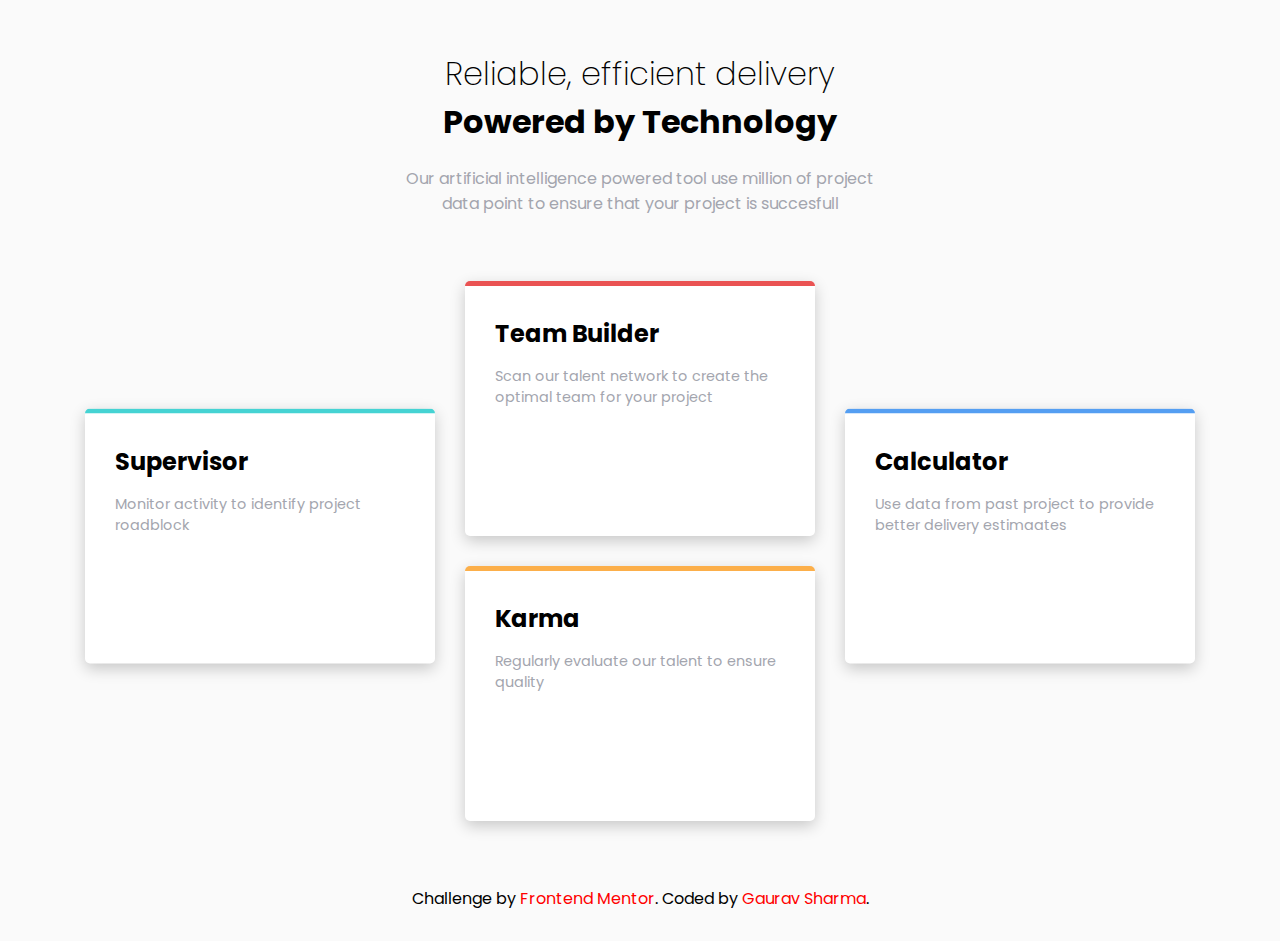
==== 01-Single-Price-Grid-Component-Master/index.html @ 1488b4c3 "Add files via upload" ====
<!DOCTYPE html>
<html lang="en">

<head>
  <meta charset="UTF-8">
  <meta name="viewport" content="width=device-width, initial-scale=1.0">

  <!-- custom css  -->
  <link rel="stylesheet" href="styles.css">

  <!-- google fonts  -->
  <link rel="preconnect" href="https://fonts.googleapis.com">
  <link rel="preconnect" href="https://fonts.gstatic.com" crossorigin>
  <link href="https://fonts.googleapis.com/css2?family=Poppins:wght@200;400;600&display=swap" rel="stylesheet">

  <!-- favicon  -->
  <link rel="icon" type="image/png" sizes="32x32" href="./images/favicon-32x32.png">

  <title>Frontend Mentor | Four card feature section</title>


</head>

<body>



  <section class="title-section">
    <div class="title">
      <h1 class="heading1">Reliable, efficient delivery</h1>
      <h1 class="heading2">Powered by Technology</h1>
      <p>Our artificial intelligence powered tool use million of project data point to ensure that your project is
        succesfull
      </p>
    </div>
  </section>

  <section class="card-section">


    <div class="card card-cyan card-push">
      <h2>Supervisor </h2>
      <p>Monitor activity to identify project roadblock</p>
      <div class="image">
        <img class="icon" src="../four-card-feature-section-master/images/icon-supervisor.svg" alt="">
      </div>
    </div>

    <div class="card card-red">
      <h2>Team Builder</h2>
      <p class="text">Scan our talent network to create the optimal team for your project</p>
      <div class="image">
        <img class="icon" src="../four-card-feature-section-master/images/icon-team-builder.svg" alt="">

      </div>
    </div>

    <div class="card card-blue card-push">
      <h2>Calculator </h2>
      <p>Use data from past project to provide better delivery estimaates</p>
      <div class="image">
        <img class="icon" src="../four-card-feature-section-master/images/icon-calculator.svg" alt="">
      </div>

    </div>

    <div class="card card-orange">
      <h2>Karma</h2>
      <p>Regularly evaluate our talent to ensure quality</p>
      <div class="image">
        <img class="icon" src="../four-card-feature-section-master/images/icon-karma.svg" alt="">
      </div>

    </div>



  </section>




  <footer>
    <p class="attribution">
      Challenge by <a href="https://www.frontendmentor.io/challenges/four-card-feature-section-weK1eFYK"
        target="_blank">Frontend Mentor</a>.
      Coded by <a href="https://www.linkedin.com/in/gauravsharmatheofficial/" target="_blank">Gaurav Sharma</a>.
    </p>
  </footer>





</body>

</html>
---- 01-Single-Price-Grid-Component-Master/styles.css ----
* {
  padding: 0;
  margin: 0%;
  font-family: Poppins;
  box-sizing: border-box;
}

body {
  background-color: hsl(0, 0%, 98%);
}

/* ********************************************** Title section ***************************************************** */

.title-section {
  text-align: center;
  padding: 50px 0;
  max-width: 500px;
  margin: 0 auto;
}

.heading1 {
  font-weight: 200;
  font-size: 2rem;
}

.heading2 {
  font-size: 2rem;
  padding-bottom: 20px;
}

.title p {
  color: hsl(229, 6%, 66%);
  font-weight: 400;
}

/* ************************************************  cards  *******************************************************  */
h2 {
  padding-bottom: 15px;
}

.card p {
  padding-bottom: 30px;
  font-size: 0.9rem;
  color: hsl(229, 6%, 66%);
}

.card {
  width: 350px;
  height: 255px;
  background-color: #fff;
  padding: 30px;
  margin: 15px;
  border-radius: 5px;
  box-shadow: 0 5px 15px rgba(0, 0, 0, 0.2);
}

.card-section {
  display: flex;
  flex-wrap: wrap;
  max-width: 1230px;
  margin: 0 auto;
  justify-content: center;
}

.icon {
  display: block;
  margin-left: auto;
}

.card-cyan {
  border-top: 5px solid hsl(180, 62%, 55%);
}

.card-red {
  border-top: 5px solid hsl(0, 78%, 62%);
}

.card-orange {
  border-top: 5px solid hsl(34, 97%, 64%);
}

.card-blue {
  border-top: 5px solid hsl(212, 86%, 64%);
}

.card-push {
  transform: translateY(50%);
}

/* ************************************************* Footer ******************************************************* */
.attribution {
  text-align: center;
  padding: 50px 0 30px 0;
}

.attribution a {
  text-decoration: none;
  color: red;
}

@media (max-width: 1139px) {
  footer {
    padding-top: 150px;
  }
}

@media (max-width: 770px) {
  .title-section {
    margin: 0px 30px;
  }

  .card-push {
    transform: none;
  }
  footer {
    padding-top: 0px;
    margin: 0 30px;
  }

  .card {
    margin: 30px;
  }
}
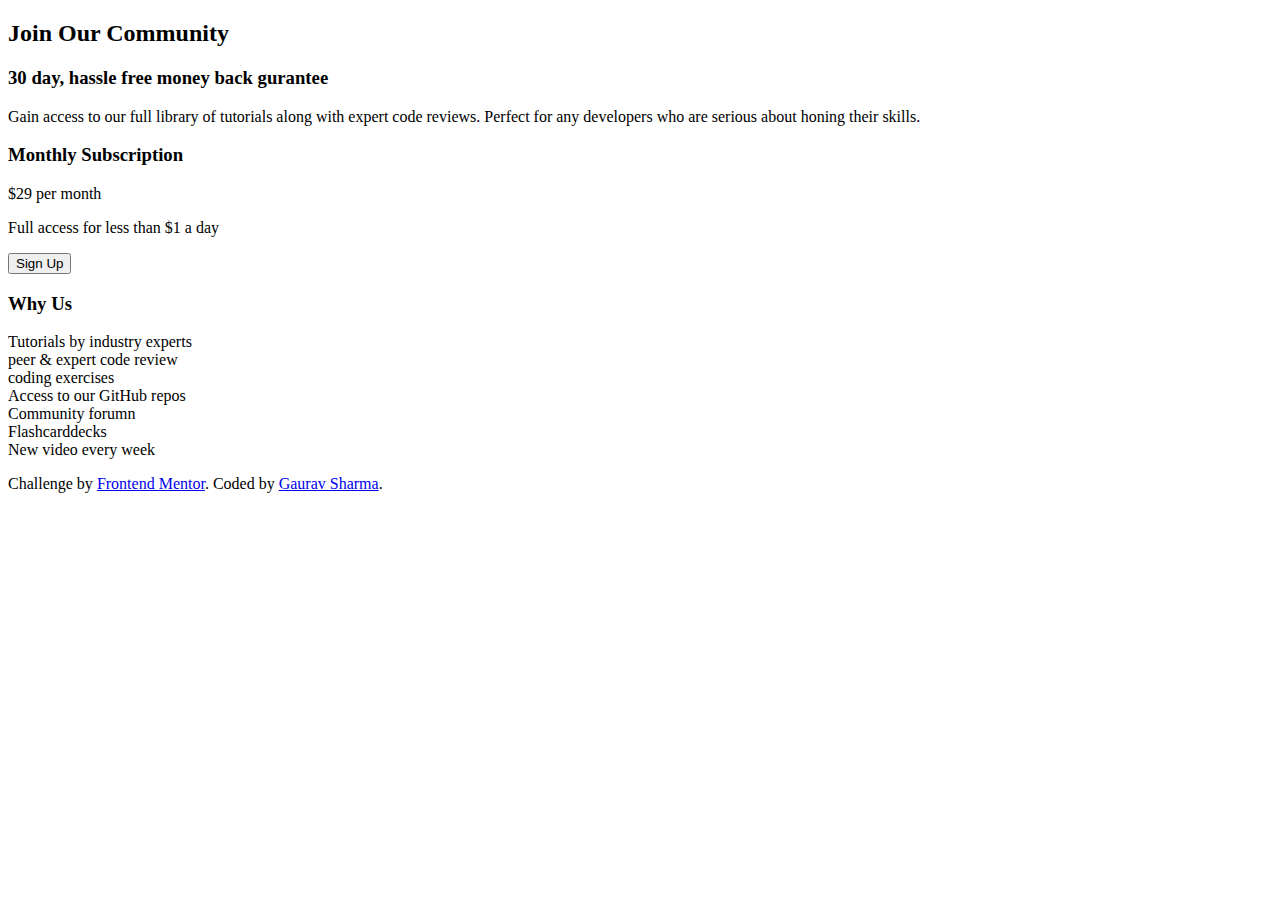
==== commit 4fb52d87: "rename folder" ====
--- a/01-Single-Price-Grid-Component-Master/index.html
+++ b/01-Single-Price-Grid-Component-Master/index.html
@@ -4,94 +4,77 @@
 <head>
   <meta charset="UTF-8">
   <meta name="viewport" content="width=device-width, initial-scale=1.0">
+  <!-- displays site properly based on user's device -->
+
+  <link rel="icon" type="image/png" sizes="32x32" href="./images/favicon-32x32.png">
+
+  <title>Frontend Mentor | Single Price Grid Component</title>
+  <!-- Favicon  -->
+  <link rel="shortcut icon" href="../single-price-grid-component-master/images/favicon-32x32.png" type="image/x-icon">
 
   <!-- custom css  -->
   <link rel="stylesheet" href="styles.css">
 
-  <!-- google fonts  -->
+  <!-- font family  -->
   <link rel="preconnect" href="https://fonts.googleapis.com">
   <link rel="preconnect" href="https://fonts.gstatic.com" crossorigin>
-  <link href="https://fonts.googleapis.com/css2?family=Poppins:wght@200;400;600&display=swap" rel="stylesheet">
-
-  <!-- favicon  -->
-  <link rel="icon" type="image/png" sizes="32x32" href="./images/favicon-32x32.png">
-
-  <title>Frontend Mentor | Four card feature section</title>
-
-
+  <link href="https://fonts.googleapis.com/css2?family=Karla:wght@400;700&display=swap" rel="stylesheet">
 </head>
 
 <body>
+  <section class="main-section">
+    <div class="main-container">
+      <div class="community">
+        <h2>Join Our Community</h2>
+        <h3>30 day, hassle free money back gurantee</h3>
+        <p class="data data1">
+          Gain access to our full library of tutorials along with expert code reviews.
+          Perfect for any developers who are serious about honing their skills.</p>
+      </div>
 
-
-
-  <section class="title-section">
-    <div class="title">
-      <h1 class="heading1">Reliable, efficient delivery</h1>
-      <h1 class="heading2">Powered by Technology</h1>
-      <p>Our artificial intelligence powered tool use million of project data point to ensure that your project is
-        succesfull
-      </p>
-    </div>
-  </section>
-
-  <section class="card-section">
-
-
-    <div class="card card-cyan card-push">
-      <h2>Supervisor </h2>
-      <p>Monitor activity to identify project roadblock</p>
-      <div class="image">
-        <img class="icon" src="../four-card-feature-section-master/images/icon-supervisor.svg" alt="">
-      </div>
-    </div>
-
-    <div class="card card-red">
-      <h2>Team Builder</h2>
-      <p class="text">Scan our talent network to create the optimal team for your project</p>
-      <div class="image">
-        <img class="icon" src="../four-card-feature-section-master/images/icon-team-builder.svg" alt="">
+      <div class="subscription">
+        <h3>Monthly Subscription</h3>
+        <p class="per-month">
+          <span>$29</span>
+          per month
+        </p>
+        <p class="data data2">
+          Full access for less than $1 a day </p>
+        <button class="btn">Sign Up</button>
 
       </div>
-    </div>
 
-    <div class="card card-blue card-push">
-      <h2>Calculator </h2>
-      <p>Use data from past project to provide better delivery estimaates</p>
-      <div class="image">
-        <img class="icon" src="../four-card-feature-section-master/images/icon-calculator.svg" alt="">
+      <div class="why-us">
+        <h3>Why Us</h3>
+
+        <p class="data data3">
+          Tutorials by industry experts <br>
+          peer & expert code review <br>
+          coding exercises <br>
+          Access to our GitHub repos <br>
+          Community forumn <br>
+          Flashcarddecks <br>
+          New video every week <br>
+        </p>
       </div>
 
     </div>
-
-    <div class="card card-orange">
-      <h2>Karma</h2>
-      <p>Regularly evaluate our talent to ensure quality</p>
-      <div class="image">
-        <img class="icon" src="../four-card-feature-section-master/images/icon-karma.svg" alt="">
-      </div>
-
-    </div>
-
 
 
   </section>
 
 
 
-
   <footer>
     <p class="attribution">
-      Challenge by <a href="https://www.frontendmentor.io/challenges/four-card-feature-section-weK1eFYK"
+      Challenge by <a
+        href="https://www.frontendmentor.io/challenges/single-price-grid-component-5ce41129d0ff452fec5abbbc"
         target="_blank">Frontend Mentor</a>.
       Coded by <a href="https://www.linkedin.com/in/gauravsharmatheofficial/" target="_blank">Gaurav Sharma</a>.
     </p>
   </footer>
 
 
-
-
-
 </body>
 
-</html>+</html>
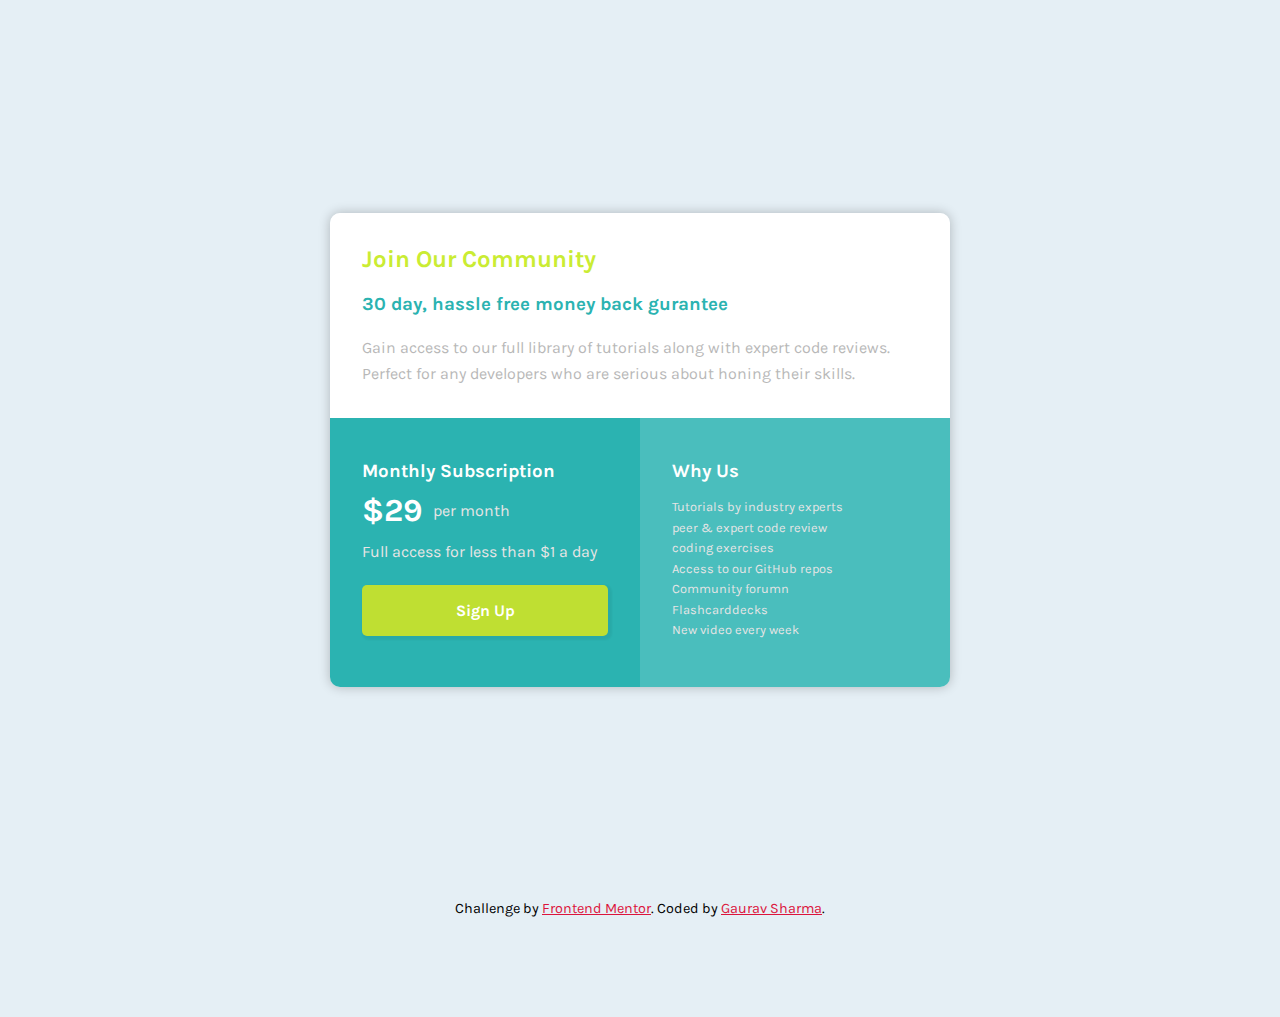
==== commit 594f3550: "added initial files" ====
--- a/01-Single-Price-Grid-Component-Master/index.html
+++ b/01-Single-Price-Grid-Component-Master/index.html
@@ -77,4 +77,4 @@
 
 </body>
 
-</html>
+</html>--- a/01-Single-Price-Grid-Component-Master/styles.css
+++ b/01-Single-Price-Grid-Component-Master/styles.css
@@ -0,0 +1,179 @@
+* {
+  padding: 0%;
+  margin: 0%;
+  box-sizing: border-box;
+  font-family: "Karla", sans-serif;
+}
+.main-section {
+  background-color: hsl(204, 43%, 93%);
+  height: 100vh;
+
+  display: flex;
+  justify-content: center;
+  align-items: center;
+}
+
+.main-container {
+  display: grid;
+  grid-template-columns: 1fr 1fr;
+
+  width: 620px;
+  margin: 0;
+  padding: 0;
+  border-radius: 10px;
+  box-shadow: 0px 0px 12px 0px rgba(0, 0, 0, 0.241);
+}
+
+h3 {
+  font-weight: 700;
+}
+
+.community h2 {
+  color: rgb(202, 236, 51);
+  font-weight: 700;
+  padding-bottom: 20px;
+}
+
+.community {
+  background: #fff;
+  grid-column: 1 /3;
+  border-radius: 10px 10px 0 0;
+}
+
+.community h3 {
+  color: rgba(43, 179, 177, 1);
+  padding-bottom: 20px;
+}
+
+.subscription {
+  background: rgba(43, 179, 177, 1);
+  border-radius: 0 0 0 10px;
+}
+
+.subscription p {
+  color: rgb(231, 229, 229);
+}
+
+.per-month {
+  font-size: 1rem;
+  padding-top: 10px;
+  display: flex;
+  align-items: center;
+}
+
+.subscription h3 {
+  color: #fff;
+  font-weight: 700;
+  padding-top: 10px;
+}
+span {
+  padding: 0px 10px 0px 0;
+  color: #fff;
+  font-size: 2rem;
+  font-weight: 700;
+}
+
+.subscription .data {
+  margin-top: 10px;
+}
+
+div {
+  padding: 2rem;
+}
+
+.data {
+  color: #fff;
+  font-size: 1rem;
+  line-height: 1.6;
+}
+.data1 {
+  color: rgb(184, 184, 184);
+}
+
+.why-us .data3 {
+  color: rgb(231, 229, 229);
+  font-size: 0.8rem;
+  margin-bottom: 1.5rem;
+}
+.subscription .data2 {
+  color: rgb(231, 229, 229);
+}
+
+.why-us {
+  background: rgba(74, 190, 189, 1);
+  border-radius: 0 0 10px 0;
+  padding-bottom: 1rem;
+}
+
+.why-us h3 {
+  padding-top: 10px;
+  color: #fff;
+  font-weight: 700;
+  padding-bottom: 15px;
+}
+.btn {
+  background: rgba(191, 223, 50, 1);
+  padding: 1rem;
+  border: none;
+  width: 100%;
+  text-align: center;
+  border-radius: 5px;
+  color: #fff;
+  font-weight: bold;
+  box-shadow: 10px;
+  box-shadow: 2px 2px 2px 2px rgba(0, 0, 0, 0.05);
+  margin-top: 20px;
+  font-size: 1rem;
+  margin-bottom: 1.2rem;
+}
+
+.btn:hover {
+  background-color: hsl(71, 73%, 49%);
+  box-shadow: 0px 0px 6px 0px rgba(0, 0, 0, 0.241);
+}
+
+@media (max-width: 778px) {
+  * {
+    overflow-y: auto;
+  }
+  .main-section {
+    padding: 80px 30px;
+    height: auto;
+  }
+  .main-container {
+    display: grid;
+    grid-template-columns: 1fr;
+
+    position: static;
+    top: 0;
+  }
+
+  .community {
+    background: #fff;
+    grid-column: 1;
+
+    border-radius: 10px 10px 0 0;
+  }
+
+  .subscription {
+    border-radius: 0;
+  }
+
+  .why-us {
+    border-radius: 0 0 10px 10px;
+  }
+}
+
+/* Footer */
+
+.attribution {
+  background-color: hsl(204, 43%, 93%);
+  font-size: 0.9rem;
+  text-align: center;
+  padding: 0px 30px 100px;
+}
+
+.attribution a {
+  /* color: hsl(228, 45%, 44%);  */
+  color: crimson;
+}
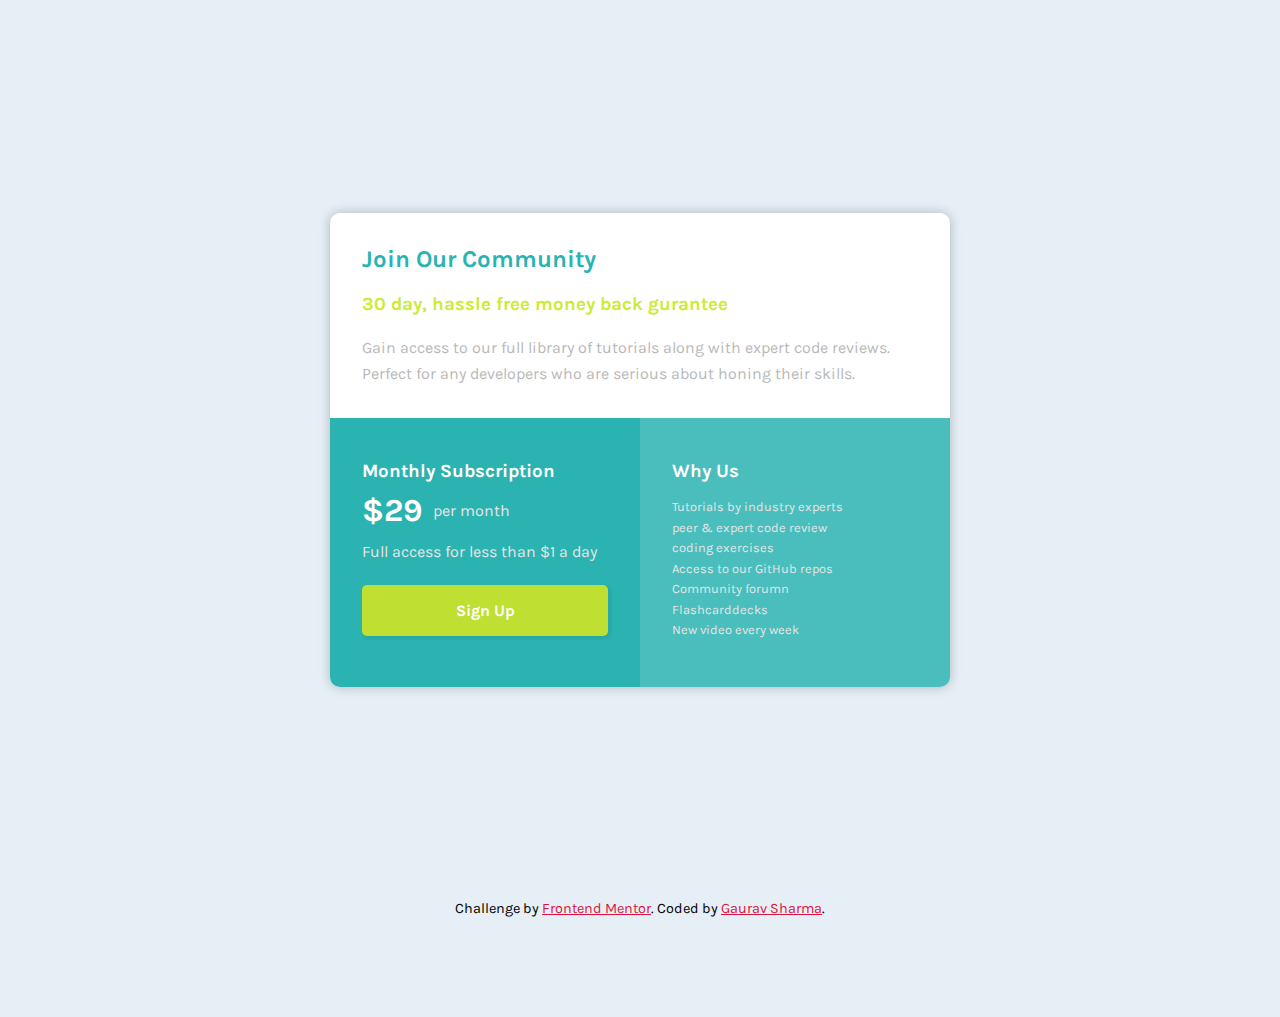
==== commit 761257bf: "Update index.html" ====
--- a/01-Single-Price-Grid-Component-Master/index.html
+++ b/01-Single-Price-Grid-Component-Master/index.html
@@ -22,7 +22,7 @@
 </head>
 
 <body>
-  <section class="main-section">
+  <main class="main-section">
     <div class="main-container">
       <div class="community">
         <h2>Join Our Community</h2>
@@ -61,7 +61,7 @@
     </div>
 
 
-  </section>
+  </main>
 
 
 
@@ -77,4 +77,4 @@
 
 </body>
 
-</html>+</html>
--- a/01-Single-Price-Grid-Component-Master/styles.css
+++ b/01-Single-Price-Grid-Component-Master/styles.css
@@ -29,7 +29,7 @@
 }
 
 .community h2 {
-  color: rgb(202, 236, 51);
+  color: rgba(43, 179, 177, 1)  ;
   font-weight: 700;
   padding-bottom: 20px;
 }
@@ -41,7 +41,7 @@
 }
 
 .community h3 {
-  color: rgba(43, 179, 177, 1);
+  color:  rgb(202, 236, 51);
   padding-bottom: 20px;
 }
 
